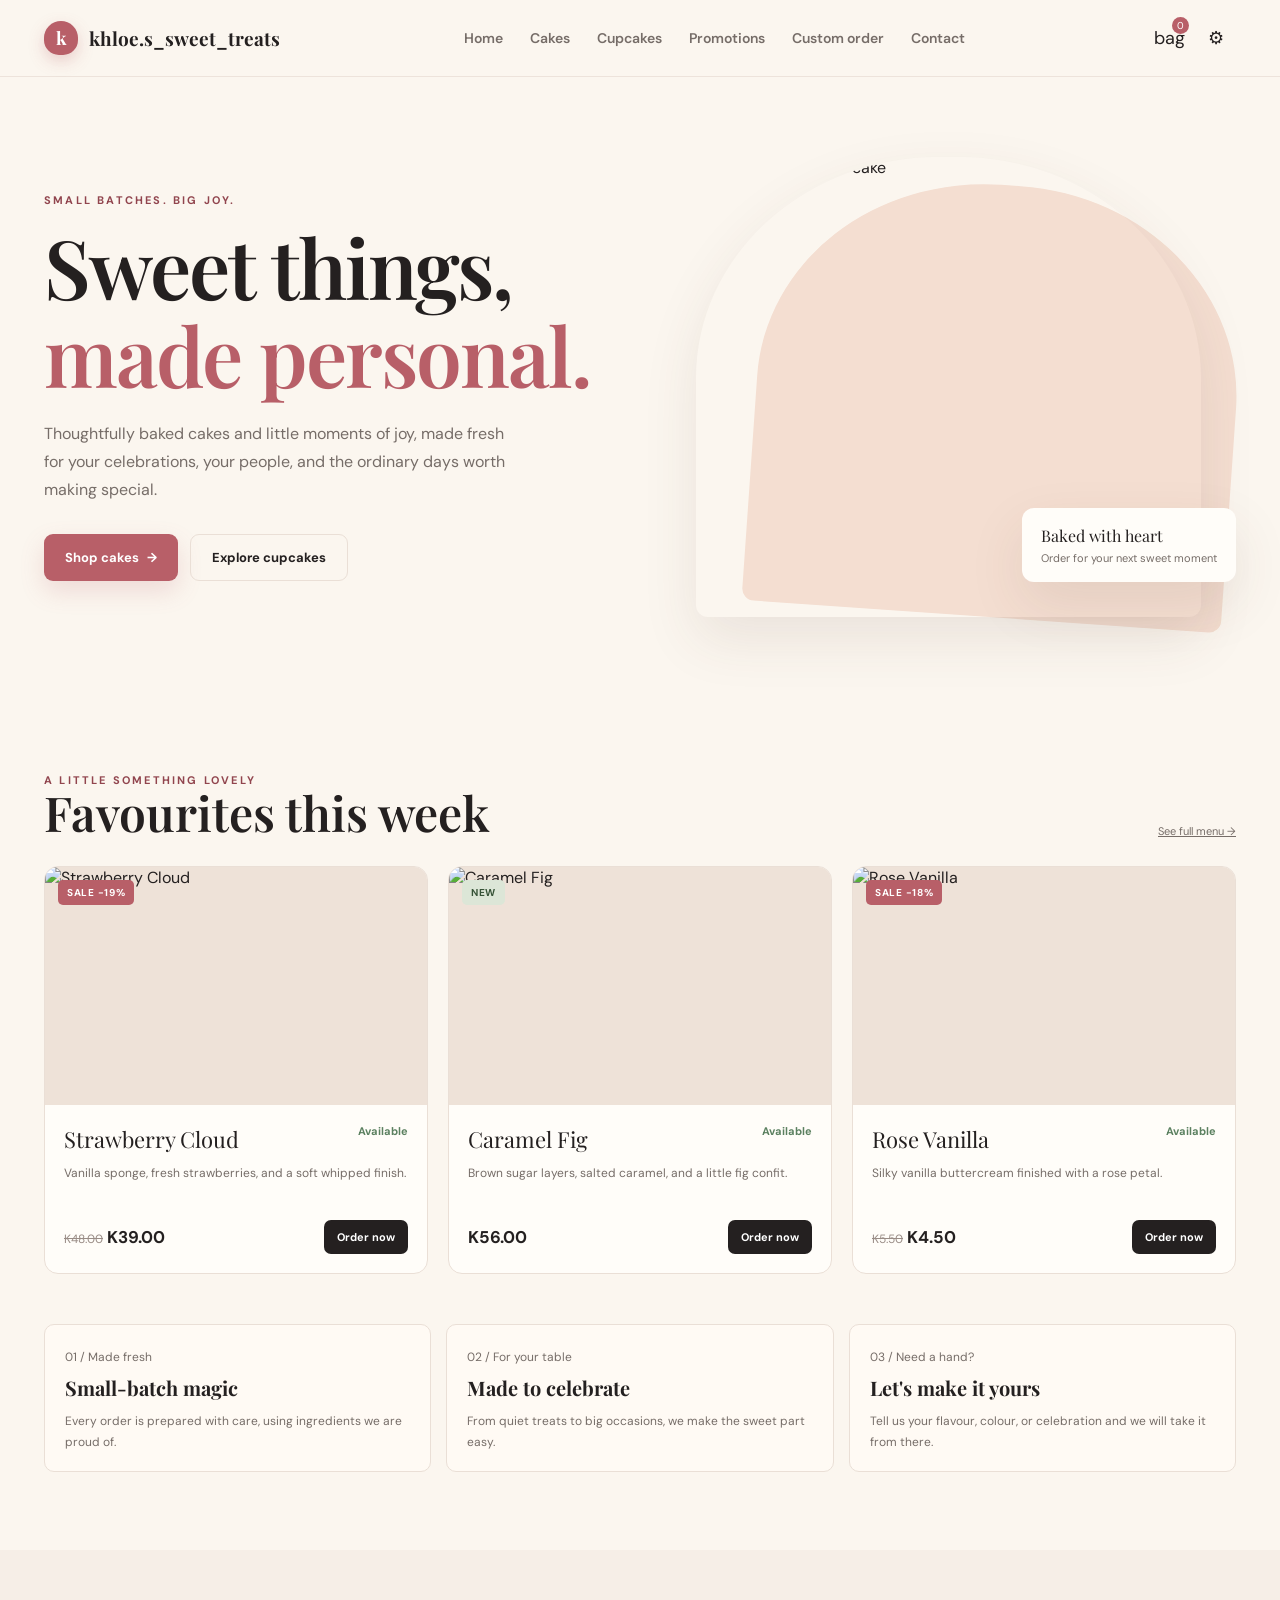
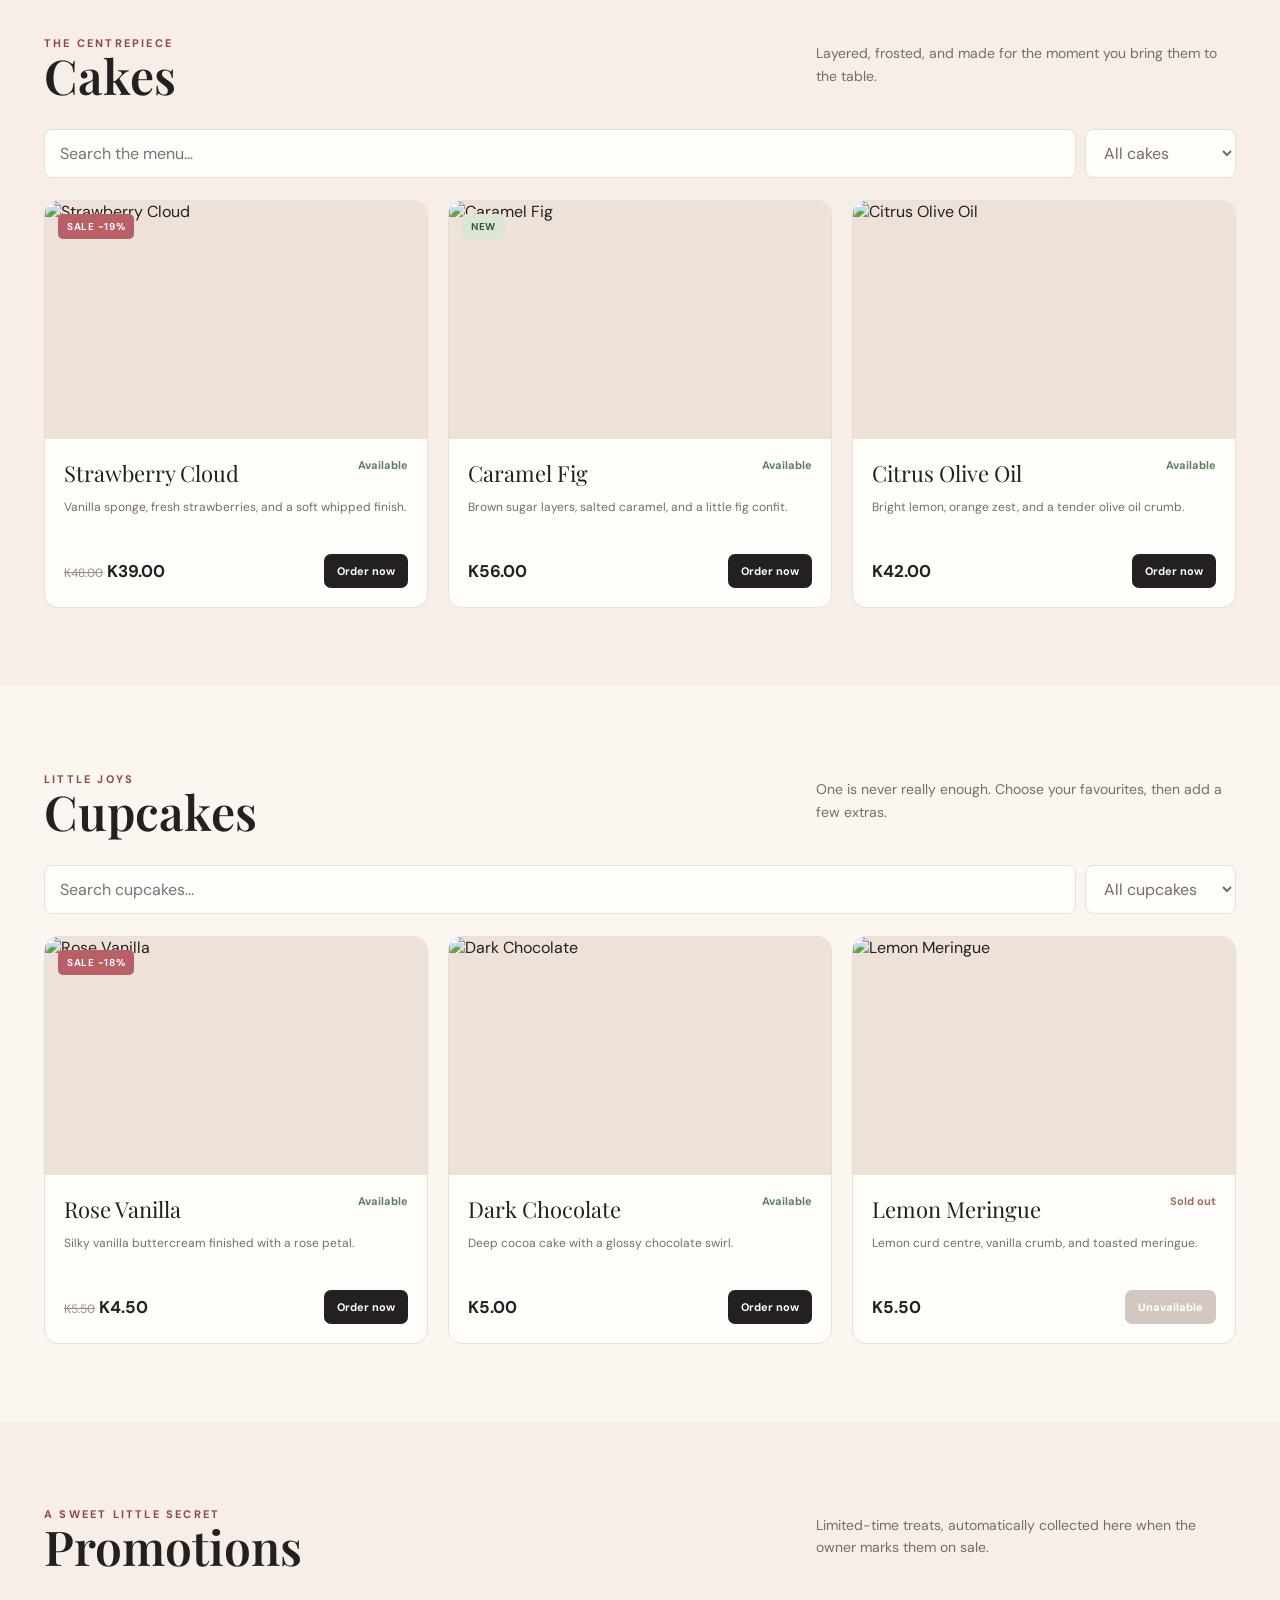
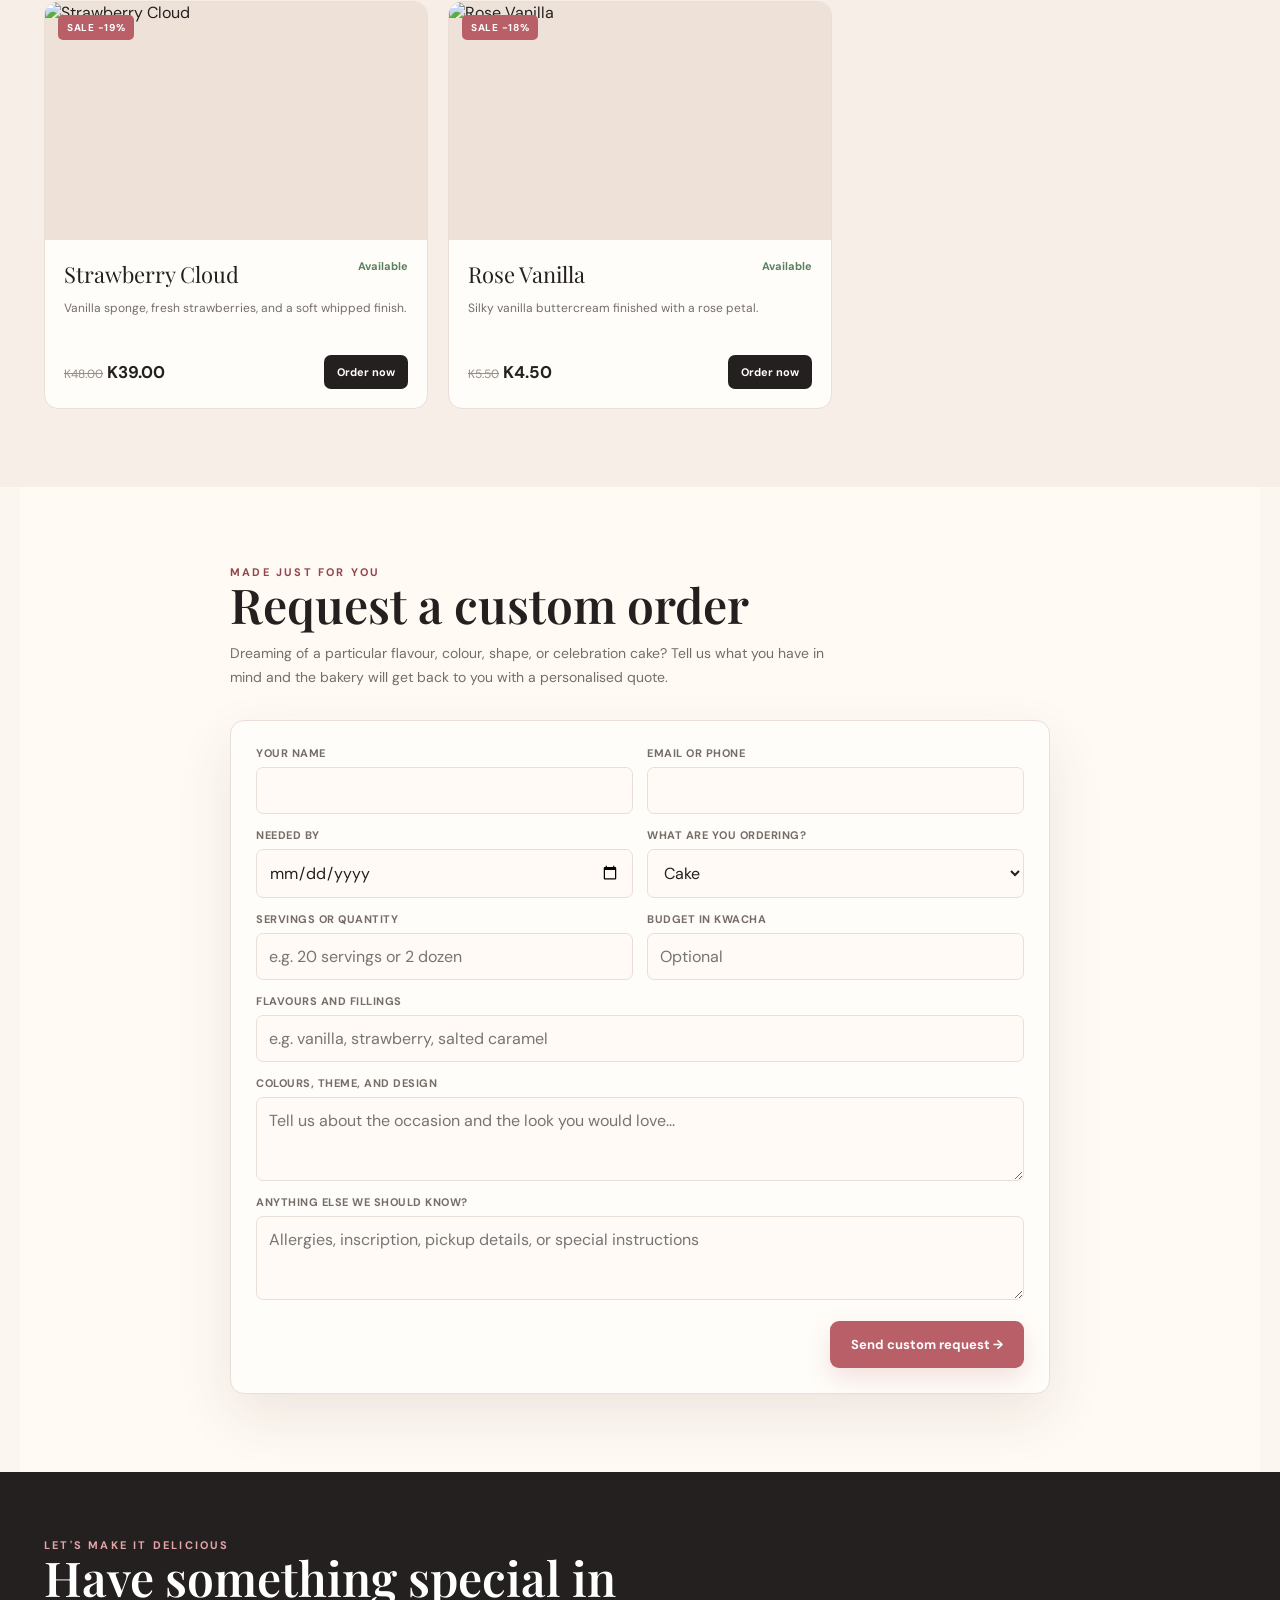
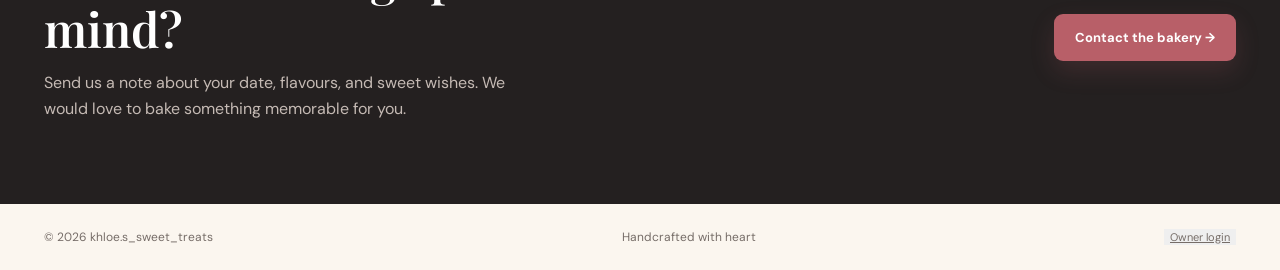
==== index.html @ 6ae851a3 "Add files via upload" ====
<!doctype html>
<html lang="en">
<head>
	<meta charset="UTF-8">
	<meta name="viewport" content="width=device-width, initial-scale=1.0">
	<meta name="theme-color" content="#fbf6ef">
	<title>khloe.s_sweet_treats | Handcrafted with heart</title>
	<link rel="preconnect" href="https://fonts.googleapis.com">
	<link rel="preconnect" href="https://fonts.gstatic.com" crossorigin>
	<link href="https://fonts.googleapis.com/css2?family=DM+Sans:wght@400;500;600;700&family=Playfair+Display:wght@500;600;700&display=swap" rel="stylesheet">
	<link rel="stylesheet" href="style.css">
</head>
<body>
	<header class="site-header"><nav class="nav"><a class="brand" href="#home"><span class="brand-mark">k</span><span>khloe.s_sweet_treats</span></a><div class="nav-links" id="navLinks"><a href="#home">Home</a><a href="#cakes">Cakes</a><a href="#cupcakes">Cupcakes</a><a href="#promotions">Promotions</a><a href="#custom-order">Custom order</a><a href="#contact">Contact</a></div><div class="nav-actions"><button class="icon-btn" id="cartBtn" aria-label="Open order basket">bag <span class="count" id="cartCount">0</span></button><button class="icon-btn mobile-toggle" id="menuBtn" aria-label="Open menu">=</button><button class="icon-btn" id="adminBtn" aria-label="Open owner dashboard">&#9881;</button></div></nav></header>
	<main>
		<section class="hero" id="home"><div><div class="eyebrow">Small batches. Big joy.</div><h1>Sweet things, <em>made personal.</em></h1><p class="hero-copy">Thoughtfully baked cakes and little moments of joy, made fresh for your celebrations, your people, and the ordinary days worth making special.</p><div class="hero-actions"><a class="btn" href="#cakes">Shop cakes <span>&rarr;</span></a><a class="btn secondary" href="#cupcakes">Explore cupcakes</a></div></div><div class="hero-art"><div class="hero-image"><img src="https://images.unsplash.com/photo-1578985545062-69928b1d9587?auto=format&fit=crop&w=900&q=85" alt="Elegant decorated cake"></div><div class="hero-note">Baked with heart<small>Order for your next sweet moment</small></div></div></section>
		<section class="section" id="featured"><div class="section-inner"><div class="section-head"><div><div class="eyebrow">A little something lovely</div><h2>Favourites this week</h2></div><a class="admin-link" href="#cakes">See full menu &rarr;</a></div><div class="product-grid" id="featuredGrid"></div><div class="feature-strip"><div class="feature"><span>01 / Made fresh</span><strong>Small-batch magic</strong><span>Every order is prepared with care, using ingredients we are proud of.</span></div><div class="feature"><span>02 / For your table</span><strong>Made to celebrate</strong><span>From quiet treats to big occasions, we make the sweet part easy.</span></div><div class="feature"><span>03 / Need a hand?</span><strong>Let's make it yours</strong><span>Tell us your flavour, colour, or celebration and we will take it from there.</span></div></div></div></section>
		<section class="section alt" id="cakes"><div class="section-inner"><div class="section-head"><div><div class="eyebrow">The centrepiece</div><h2>Cakes</h2></div><p class="section-intro">Layered, frosted, and made for the moment you bring them to the table.</p></div><div class="controls"><input class="search" data-search placeholder="Search the menu..." aria-label="Search cakes"><select class="filter" data-filter><option value="all">All cakes</option><option value="sale">On sale</option><option value="available">Available now</option></select></div><div class="product-grid" id="cakesGrid"></div></div></section>
		<section class="section" id="cupcakes"><div class="section-inner"><div class="section-head"><div><div class="eyebrow">Little joys</div><h2>Cupcakes</h2></div><p class="section-intro">One is never really enough. Choose your favourites, then add a few extras.</p></div><div class="controls"><input class="search" data-search placeholder="Search cupcakes..." aria-label="Search cupcakes"><select class="filter" data-filter><option value="all">All cupcakes</option><option value="sale">On sale</option><option value="available">Available now</option></select></div><div class="product-grid" id="cupcakesGrid"></div></div></section>
		<section class="section alt" id="promotions"><div class="section-inner"><div class="section-head"><div><div class="eyebrow">A sweet little secret</div><h2>Promotions</h2></div><p class="section-intro">Limited-time treats, automatically collected here when the owner marks them on sale.</p></div><div class="product-grid" id="promotionsGrid"></div></div></section>
		<section class="section custom-order" id="custom-order"><div class="custom-order-inner"><div class="eyebrow">Made just for you</div><h2>Request a custom order</h2><p class="custom-order-copy">Dreaming of a particular flavour, colour, shape, or celebration cake? Tell us what you have in mind and the bakery will get back to you with a personalised quote.</p><form class="custom-form" id="customOrderForm"><div class="form-grid"><div class="field"><label for="customName">Your name</label><input id="customName" required></div><div class="field"><label for="customContact">Email or phone</label><input id="customContact" required></div><div class="field"><label for="customDate">Needed by</label><input id="customDate" type="date" required></div><div class="field"><label for="customType">What are you ordering?</label><select id="customType"><option>Cake</option><option>Cupcakes</option><option>Dessert table</option><option>Other</option></select></div><div class="field"><label for="customServings">Servings or quantity</label><input id="customServings" placeholder="e.g. 20 servings or 2 dozen" required></div><div class="field"><label for="customBudget">Budget in kwacha</label><input id="customBudget" type="number" min="0" step="0.01" placeholder="Optional"></div><div class="field full"><label for="customFlavours">Flavours and fillings</label><input id="customFlavours" placeholder="e.g. vanilla, strawberry, salted caramel" required></div><div class="field full"><label for="customStyle">Colours, theme, and design</label><textarea id="customStyle" placeholder="Tell us about the occasion and the look you would love..."></textarea></div><div class="field full"><label for="customNotes">Anything else we should know?</label><textarea id="customNotes" placeholder="Allergies, inscription, pickup details, or special instructions"></textarea></div></div><div class="modal-footer"><button class="btn" type="submit">Send custom request &rarr;</button></div></form></div></section>
		<section class="contact" id="contact"><div class="contact-inner"><div><div class="eyebrow" style="color:#e4a5a9">Let's make it delicious</div><h2>Have something special in mind?</h2><p>Send us a note about your date, flavours, and sweet wishes. We would love to bake something memorable for you.</p></div><a class="btn" href="mailto:hello@khloessweettreats.com">Contact the bakery &rarr;</a></div></section>
	</main>
	<footer><span>&copy; 2026 khloe.s_sweet_treats</span><span>Handcrafted with heart</span><button class="admin-link" id="footerAdmin">Owner login</button></footer>

	<div class="modal-wrap" id="orderModal"><div class="modal"><div class="modal-head"><div><div class="eyebrow">Your sweet selection</div><h3>Place an order</h3></div><button class="close" data-close="orderModal">&times;</button></div><div id="basketItems"></div><form id="orderForm"><div class="form-grid"><div class="field"><label for="customerName">Your name</label><input id="customerName" required></div><div class="field"><label for="customerContact">Email or phone</label><input id="customerContact" required></div><div class="field full"><label for="instructions">Special instructions</label><textarea id="instructions" placeholder="Flavour notes, pickup date, message..." ></textarea></div></div><div class="modal-footer"><button type="button" class="btn secondary" data-close="orderModal">Keep browsing</button><button class="btn" type="submit">Send order &rarr;</button></div></form></div></div>
	<div class="modal-wrap" id="loginModal"><div class="modal" style="max-width:410px"><div class="modal-head"><div><div class="eyebrow">Private area</div><h3>Owner login</h3></div><button class="close" data-close="loginModal">&times;</button></div><form id="loginForm"><div class="field"><label for="adminPassword">Password</label><input id="adminPassword" type="password" required placeholder="Enter owner password"></div><p style="color:var(--muted);font-size:11px;line-height:1.5">Demo access is protected in this browser. For production, connect this panel to a real authenticated backend.</p><div class="modal-footer"><button class="btn" type="submit">Open dashboard &rarr;</button></div></form></div></div>
	<div class="modal-wrap" id="adminModal"><div class="modal drawer"><div class="modal-head"><div><div class="eyebrow">Owner dashboard <span id="newOrderBadge"></span></div><h3>Manage your bakery</h3></div><button class="close" data-close="adminModal">&times;</button></div><div style="display:flex;gap:8px;margin-bottom:20px"><button class="btn" id="addProductBtn">+ Add product</button><button class="btn secondary" id="ordersTabBtn">Orders <span id="orderCountLabel"></span></button></div><div id="adminContent"></div></div></div>
	<div class="modal-wrap" id="productModal"><div class="modal"><div class="modal-head"><div><div class="eyebrow">Menu editor</div><h3 id="productModalTitle">Add product</h3></div><button class="close" data-close="productModal">&times;</button></div><form id="productForm"><input type="hidden" id="productId"><input type="hidden" id="productImageCurrent"><div class="form-grid"><div class="field"><label for="productType">Category</label><select id="productType"><option value="cake">Cake</option><option value="cupcake">Cupcake</option></select></div><div class="field"><label for="productName">Product name</label><input id="productName" required></div><div class="field full"><label for="productDescription">Description</label><textarea id="productDescription" required></textarea></div><div class="field"><label for="productPrice">Normal price</label><input id="productPrice" type="number" min="0" step="0.01" required></div><div class="field"><label for="productSalePrice">Sale price</label><input id="productSalePrice" type="number" min="0" step="0.01"></div><div class="field full"><label for="productImage">Product image</label><input id="productImage" type="file" accept="image/*"><small style="color:var(--muted);font-size:11px">Choose an image from your device. Leave empty when editing to keep the current image.</small></div></div><div class="check-row"><label><input id="productSale" type="checkbox"> Sale is on</label><label><input id="productAvailable" type="checkbox" checked> Available</label><label><input id="productFeatured" type="checkbox"> Featured</label><label><input id="productNew" type="checkbox"> New</label></div><div class="modal-footer"><button type="button" class="btn secondary" data-close="productModal">Cancel</button><button class="btn" type="submit">Save product</button></div></form></div></div>
	<div class="toast" id="toast"></div>
	<script src="app.js"></script>
</body>
</html>
---- style.css ----
:root { --ink:#242020; --muted:#766d68; --cream:#fbf6ef; --paper:#fffdf9; --rose:#b85f68; --rose-dark:#91454e; --peach:#f4ded1; --sage:#dce6d7; --line:#eadfd6; --shadow:0 22px 55px rgba(91,57,45,.10); }
* { box-sizing:border-box; }
html { scroll-behavior:smooth; }
body { margin:0; background:var(--cream); color:var(--ink); font-family:'DM Sans',sans-serif; }
button,input,select,textarea { font:inherit; }
button { cursor:pointer; border:0; }
a { color:inherit; text-decoration:none; }
.site-header { position:sticky; top:0; z-index:20; background:rgba(251,246,239,.92); backdrop-filter:blur(18px); border-bottom:1px solid rgba(234,223,214,.8); }
.nav { max-width:1240px; margin:auto; padding:18px 24px; display:flex; align-items:center; justify-content:space-between; gap:24px; }
.brand { display:flex; align-items:center; gap:11px; font-family:'Playfair Display',serif; font-size:19px; font-weight:700; white-space:nowrap; }
.brand-mark { width:34px; height:34px; display:grid; place-items:center; border-radius:50% 50% 44% 44%; background:var(--rose); color:#fff; font-family:'Playfair Display',serif; font-size:18px; box-shadow:0 6px 16px rgba(184,95,104,.27); }
.nav-links { display:flex; align-items:center; gap:27px; color:var(--muted); font-size:14px; font-weight:600; }
.nav-links a:hover { color:var(--rose-dark); }
.nav-actions { display:flex; align-items:center; gap:8px; }
.icon-btn { width:40px; height:40px; border-radius:50%; background:transparent; color:var(--ink); font-size:18px; position:relative; }
.icon-btn:hover { background:var(--peach); }
.count { position:absolute; top:-1px; right:-1px; min-width:17px; height:17px; padding:0 4px; border-radius:10px; display:grid; place-items:center; background:var(--rose); color:#fff; font-size:10px; }
.mobile-toggle { display:none; }
.hero { max-width:1240px; margin:0 auto; padding:80px 24px 78px; display:grid; grid-template-columns:1fr .92fr; align-items:center; gap:65px; }
.eyebrow { color:var(--rose-dark); text-transform:uppercase; letter-spacing:2.2px; font-size:11px; font-weight:700; }
h1,h2,h3 { font-family:'Playfair Display',serif; font-weight:600; margin:0; line-height:1.07; }
h1 { max-width:590px; margin:16px 0 22px; font-size:clamp(48px,6.4vw,84px); letter-spacing:-2px; }
h1 em { color:var(--rose); font-style:normal; }
.hero-copy { max-width:475px; color:var(--muted); line-height:1.75; font-size:16px; }
.hero-actions { display:flex; flex-wrap:wrap; gap:12px; margin-top:30px; }
.btn { display:inline-flex; justify-content:center; align-items:center; gap:8px; min-height:47px; padding:0 21px; border-radius:9px; background:var(--rose); color:#fff; font-weight:700; font-size:13px; transition:.2s ease; box-shadow:0 10px 25px rgba(184,95,104,.18); }
.btn:hover { background:var(--rose-dark); transform:translateY(-2px); }
.btn.secondary { background:transparent; color:var(--ink); border:1px solid var(--line); box-shadow:none; }
.btn.secondary:hover { background:#fff; border-color:var(--rose); }
.hero-art { position:relative; min-height:460px; }
.hero-art:before { content:''; position:absolute; inset:28px 0 0 60px; background:var(--peach); border-radius:48% 48% 12px 12px; transform:rotate(4deg); }
.hero-image { position:absolute; inset:0 35px 0 0; overflow:hidden; border-radius:48% 48% 12px 12px; box-shadow:var(--shadow); }
.hero-image img { width:100%; height:100%; object-fit:cover; }
.hero-note { position:absolute; right:0; bottom:35px; background:var(--paper); padding:17px 19px; border-radius:12px; box-shadow:var(--shadow); font-family:'Playfair Display',serif; font-size:16px; }
.hero-note small { display:block; font-family:'DM Sans',sans-serif; color:var(--muted); font-size:11px; margin-top:5px; }
.section { max-width:1240px; margin:0 auto; padding:78px 24px; }
.section.alt { max-width:none; background:#f6eee7; }
.section-inner { max-width:1192px; margin:auto; }
.section-head { display:flex; justify-content:space-between; align-items:end; gap:20px; margin-bottom:28px; }
h2 { font-size:clamp(32px,4vw,48px); }
.section-intro { color:var(--muted); max-width:420px; line-height:1.6; font-size:14px; }
.product-grid { display:grid; grid-template-columns:repeat(3,1fr); gap:20px; }
.product-card { background:var(--paper); border:1px solid var(--line); border-radius:14px; overflow:hidden; transition:.25s ease; position:relative; }
.product-card:hover { transform:translateY(-5px); box-shadow:var(--shadow); }
.product-image { height:238px; position:relative; overflow:hidden; background:#eee2d8; }
.product-image img { width:100%; height:100%; object-fit:cover; transition:transform .45s ease; }
.product-card:hover .product-image img { transform:scale(1.05); }
.badge { position:absolute; top:13px; left:13px; padding:6px 9px; border-radius:5px; background:var(--rose); color:#fff; font-size:10px; font-weight:700; letter-spacing:.7px; text-transform:uppercase; }
.badge.new { background:var(--sage); color:#365337; }
.product-body { padding:19px; }
.product-top { display:flex; justify-content:space-between; gap:12px; align-items:start; }
.product-title { font-family:'Playfair Display',serif; font-size:22px; }
.availability { color:#5b8060; font-size:11px; font-weight:700; white-space:nowrap; }
.availability.off { color:#a46b63; }
.product-desc { color:var(--muted); font-size:12px; line-height:1.6; min-height:39px; margin:10px 0 17px; }
.product-footer { display:flex; justify-content:space-between; align-items:center; gap:10px; }
.price { font-size:17px; font-weight:700; }
.old-price { color:#998c86; font-size:12px; text-decoration:line-through; margin-right:4px; font-weight:400; }
.mini-btn { padding:10px 13px; border-radius:7px; background:var(--ink); color:#fff; font-size:11px; font-weight:700; }
.mini-btn:disabled { cursor:not-allowed; background:#d3c8c0; }
.controls { display:flex; flex-wrap:wrap; gap:9px; margin:0 0 22px; }
.search { min-width:220px; flex:1; padding:13px 15px; background:var(--paper); border:1px solid var(--line); border-radius:8px; outline:none; }
.filter { padding:0 14px; border:1px solid var(--line); border-radius:8px; background:var(--paper); color:var(--muted); }
.feature-strip { margin-top:50px; display:grid; grid-template-columns:repeat(3,1fr); gap:15px; }
.feature { padding:20px; background:#fffaf4; border:1px solid var(--line); border-radius:10px; }
.feature strong { display:block; font-family:'Playfair Display',serif; font-size:20px; margin:8px 0; }
.feature span { color:var(--muted); font-size:12px; line-height:1.5; }
.contact { background:var(--ink); color:#fff; padding:66px 24px; }
.contact-inner { max-width:1192px; margin:auto; display:flex; align-items:center; justify-content:space-between; gap:35px; }
.contact h2 { max-width:600px; }
.contact p { color:#c5bab4; max-width:470px; line-height:1.6; }
.contact .btn.secondary { color:#fff; border-color:#625953; }
.custom-order { background:#fffaf4; }
.custom-order-inner { max-width:820px; margin:auto; }
.custom-order-copy { max-width:600px; margin:12px 0 30px; color:var(--muted); line-height:1.7; font-size:14px; }
.custom-form { background:var(--paper); border:1px solid var(--line); border-radius:14px; padding:25px; box-shadow:var(--shadow); }
footer { max-width:1240px; margin:auto; padding:25px 24px; display:flex; justify-content:space-between; color:var(--muted); font-size:12px; }
.empty { grid-column:1/-1; text-align:center; padding:55px 20px; background:var(--paper); border:1px dashed var(--line); color:var(--muted); border-radius:12px; }
.modal-wrap { position:fixed; inset:0; z-index:50; display:none; place-items:center; padding:18px; background:rgba(35,27,25,.52); }
.modal-wrap.open { display:grid; }
.modal { width:min(620px,100%); max-height:92vh; overflow:auto; background:var(--paper); border-radius:14px; padding:27px; box-shadow:0 30px 80px rgba(30,20,15,.3); }
.modal-head { display:flex; align-items:start; justify-content:space-between; margin-bottom:23px; }
.modal-head h3 { font-size:30px; }
.close { background:transparent; font-size:24px; color:var(--muted); }
.form-grid { display:grid; grid-template-columns:1fr 1fr; gap:14px; }
.field { display:flex; flex-direction:column; gap:7px; }
.field.full { grid-column:1/-1; }
.field label { font-size:11px; font-weight:700; color:var(--muted); text-transform:uppercase; letter-spacing:.5px; }
.field input,.field textarea,.field select { width:100%; border:1px solid var(--line); background:#fffaf5; border-radius:7px; padding:12px; outline:none; color:var(--ink); }
.field textarea { min-height:84px; resize:vertical; }
.check-row { display:flex; align-items:center; gap:18px; padding:11px 0; font-size:13px; }
.check-row label { display:flex; align-items:center; gap:7px; }
.modal-footer { display:flex; justify-content:flex-end; gap:9px; margin-top:21px; }
.drawer { width:min(760px,100%); max-height:92vh; overflow:auto; }
.admin-product { display:flex; align-items:center; gap:12px; padding:13px 0; border-bottom:1px solid var(--line); }
.admin-product img { width:50px; height:50px; object-fit:cover; border-radius:7px; }
.admin-product-info { flex:1; font-size:13px; }
.admin-product-info small { display:block; color:var(--muted); margin-top:4px; }
.admin-product-actions { display:flex; gap:6px; }
.admin-product-actions button { padding:8px 9px; border:1px solid var(--line); border-radius:6px; background:#fff; font-size:11px; }
.admin-product-actions button.delete { color:#a34e56; }
.order-card { padding:16px 0; border-bottom:1px solid var(--line); }
.order-head { display:flex; justify-content:space-between; gap:10px; }
.order-head strong { font-size:14px; }
.order-meta { color:var(--muted); font-size:11px; margin:6px 0 10px; }
.order-items { font-size:12px; line-height:1.6; }
.order-card select { margin-top:10px; padding:7px; border:1px solid var(--line); border-radius:5px; }
.toast { position:fixed; z-index:80; right:20px; bottom:20px; background:var(--ink); color:#fff; border-radius:8px; padding:13px 17px; font-size:12px; box-shadow:var(--shadow); transform:translateY(80px); opacity:0; transition:.25s; }
.toast.show { transform:translateY(0); opacity:1; }
.admin-link { color:var(--muted); font-size:11px; text-decoration:underline; }
@media (max-width:800px) { .nav-links { display:none; position:absolute; top:71px; left:0; right:0; padding:18px 24px; background:var(--cream); flex-direction:column; align-items:flex-start; border-bottom:1px solid var(--line); } .nav-links.open { display:flex; } .mobile-toggle { display:block; } .hero { grid-template-columns:1fr; padding-top:50px; gap:25px; } .hero-art { min-height:350px; } .product-grid { grid-template-columns:repeat(2,1fr); } .contact-inner { flex-direction:column; align-items:flex-start; } }
@media (max-width:540px) { .nav { padding:15px 17px; } .brand { font-size:16px; } .brand-mark { width:30px; height:30px; } .hero,.section { padding-left:17px; padding-right:17px; } h1 { font-size:49px; } .hero-art { min-height:300px; } .hero-image { right:14px; } .hero-art:before { left:25px; } .product-grid,.feature-strip { grid-template-columns:1fr; } .product-image { height:230px; } .section-head { align-items:flex-start; flex-direction:column; } .form-grid { grid-template-columns:1fr; } .field.full { grid-column:auto; } footer { padding:20px 17px; flex-direction:column; gap:8px; } }
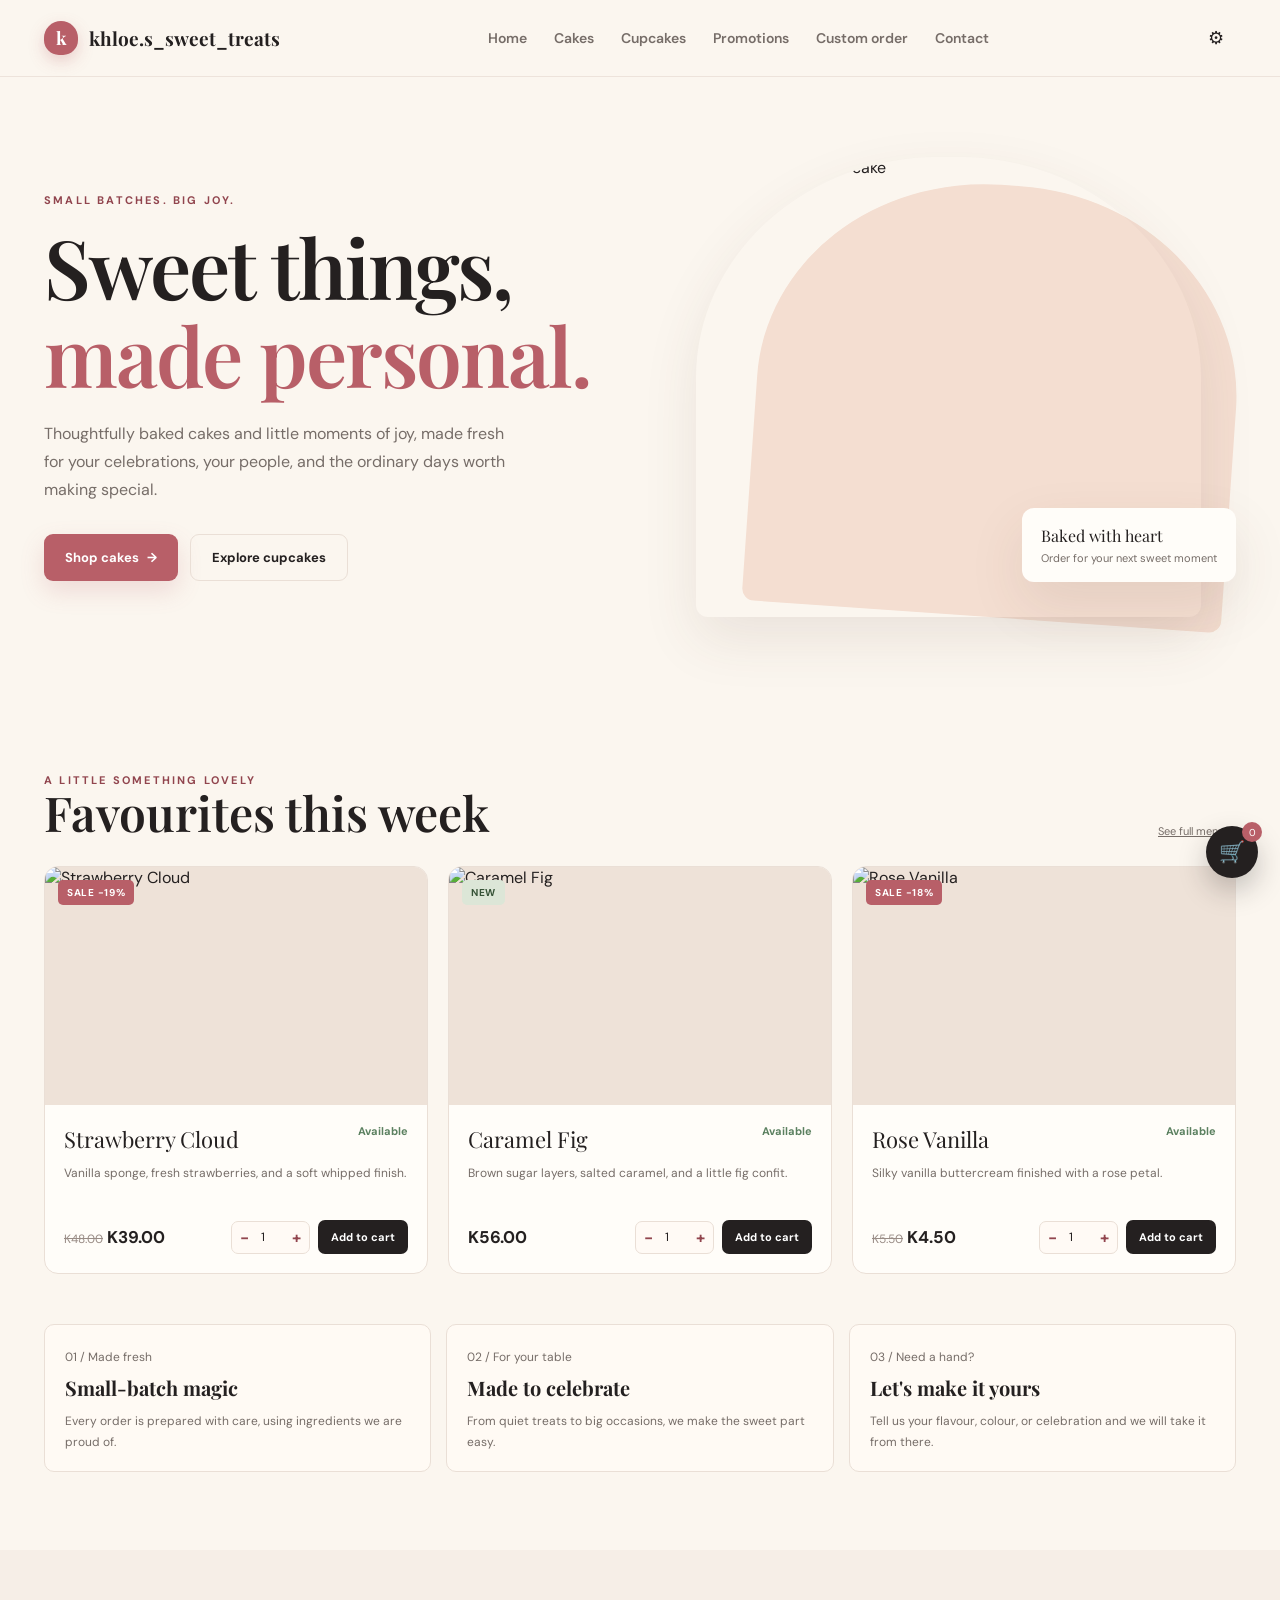
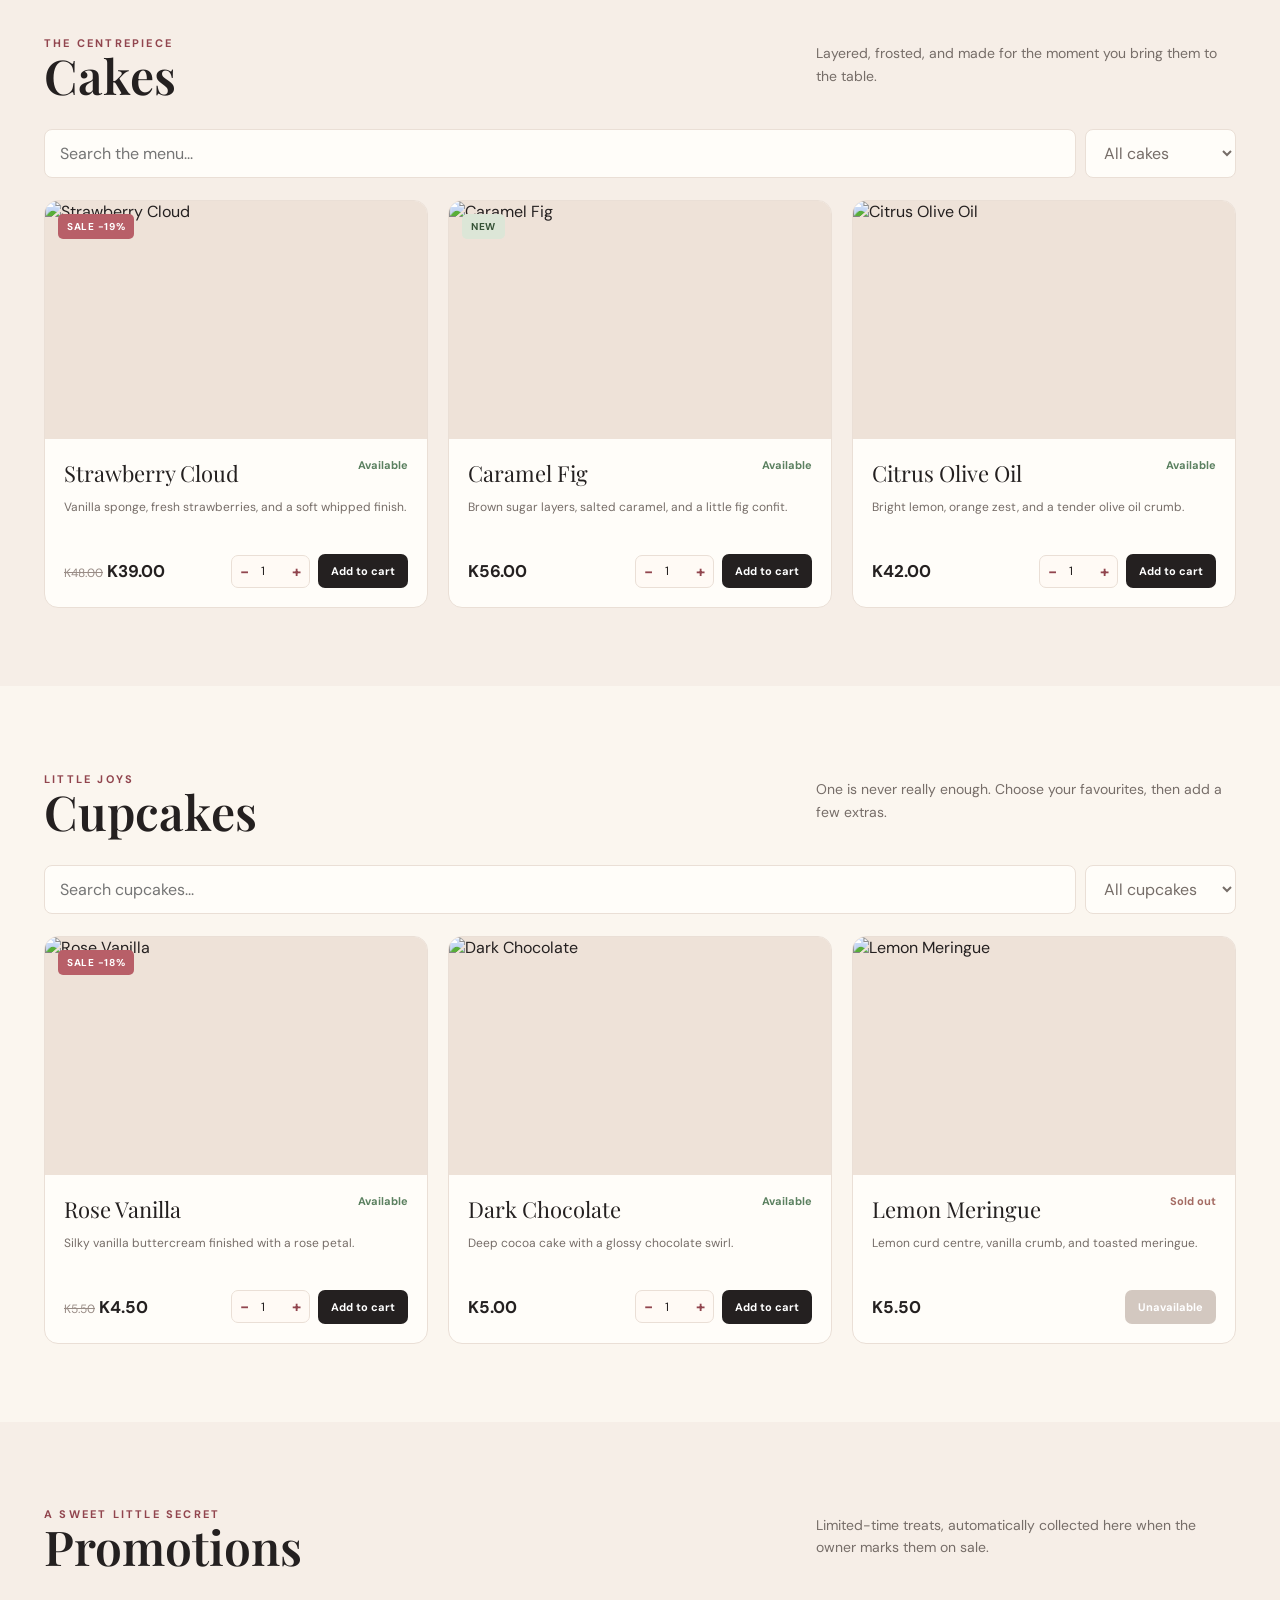
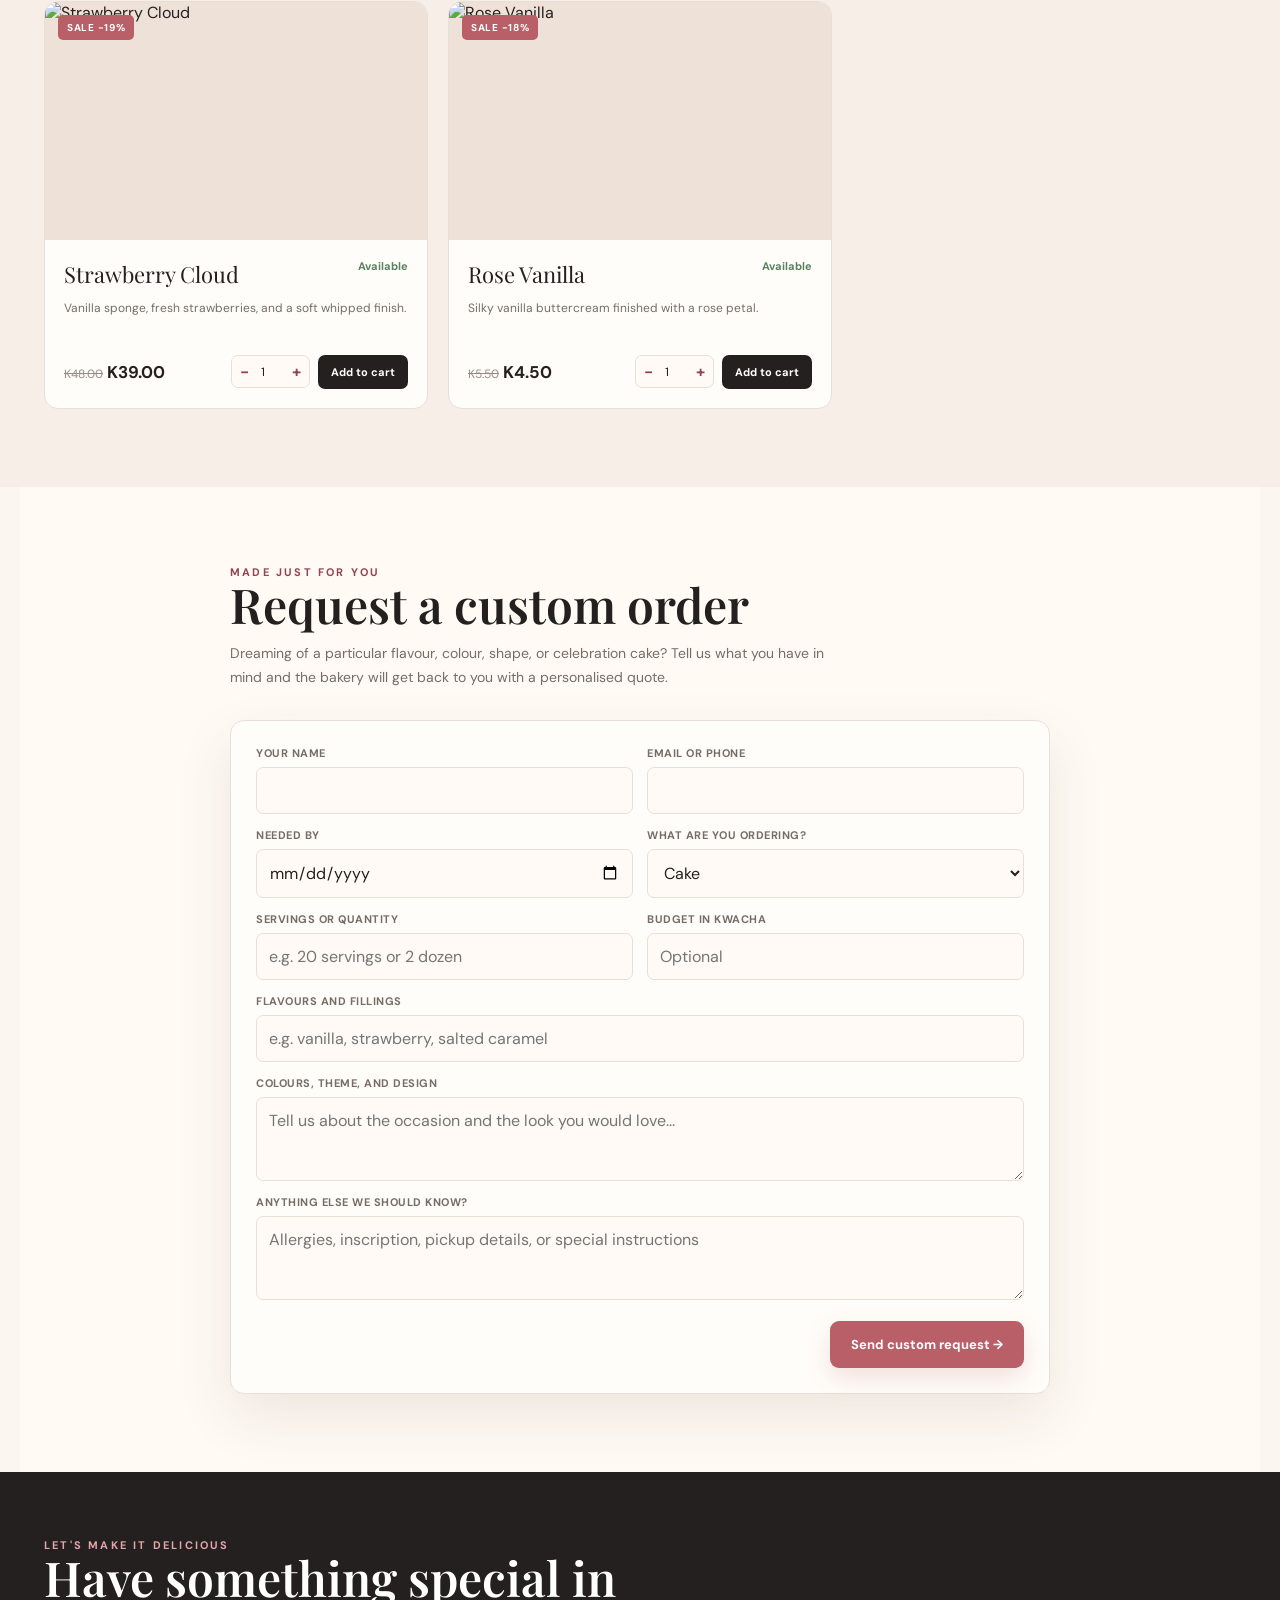
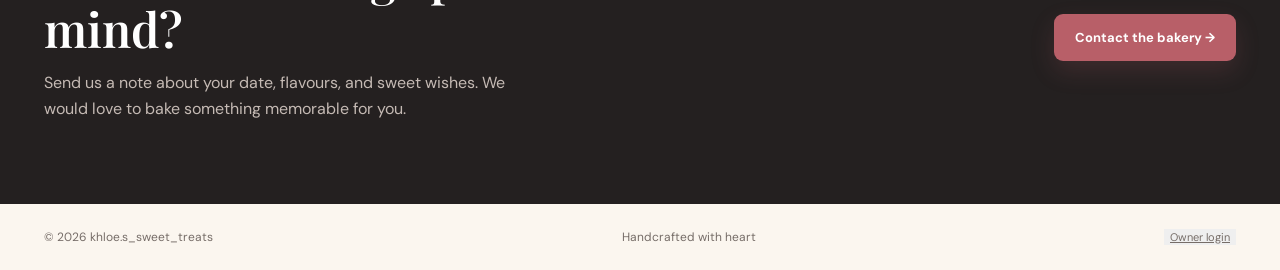
==== commit 04b94ed3: "Build bakery storefront and ordering flow" ====
--- a/index.html
+++ b/index.html
@@ -11,7 +11,7 @@
 	<link rel="stylesheet" href="style.css">
 </head>
 <body>
-	<header class="site-header"><nav class="nav"><a class="brand" href="#home"><span class="brand-mark">k</span><span>khloe.s_sweet_treats</span></a><div class="nav-links" id="navLinks"><a href="#home">Home</a><a href="#cakes">Cakes</a><a href="#cupcakes">Cupcakes</a><a href="#promotions">Promotions</a><a href="#custom-order">Custom order</a><a href="#contact">Contact</a></div><div class="nav-actions"><button class="icon-btn" id="cartBtn" aria-label="Open order basket">bag <span class="count" id="cartCount">0</span></button><button class="icon-btn mobile-toggle" id="menuBtn" aria-label="Open menu">=</button><button class="icon-btn" id="adminBtn" aria-label="Open owner dashboard">&#9881;</button></div></nav></header>
+	<header class="site-header"><nav class="nav"><a class="brand" href="#home"><span class="brand-mark">k</span><span>khloe.s_sweet_treats</span></a><div class="nav-links" id="navLinks"><a href="#home">Home</a><a href="#cakes">Cakes</a><a href="#cupcakes">Cupcakes</a><a href="#promotions">Promotions</a><a href="#custom-order">Custom order</a><a href="#contact">Contact</a></div><div class="nav-actions"><button class="icon-btn mobile-toggle" id="menuBtn" aria-label="Open menu">=</button><button class="icon-btn" id="adminBtn" aria-label="Open owner dashboard">&#9881;</button></div></nav></header>
 	<main>
 		<section class="hero" id="home"><div><div class="eyebrow">Small batches. Big joy.</div><h1>Sweet things, <em>made personal.</em></h1><p class="hero-copy">Thoughtfully baked cakes and little moments of joy, made fresh for your celebrations, your people, and the ordinary days worth making special.</p><div class="hero-actions"><a class="btn" href="#cakes">Shop cakes <span>&rarr;</span></a><a class="btn secondary" href="#cupcakes">Explore cupcakes</a></div></div><div class="hero-art"><div class="hero-image"><img src="https://images.unsplash.com/photo-1578985545062-69928b1d9587?auto=format&fit=crop&w=900&q=85" alt="Elegant decorated cake"></div><div class="hero-note">Baked with heart<small>Order for your next sweet moment</small></div></div></section>
 		<section class="section" id="featured"><div class="section-inner"><div class="section-head"><div><div class="eyebrow">A little something lovely</div><h2>Favourites this week</h2></div><a class="admin-link" href="#cakes">See full menu &rarr;</a></div><div class="product-grid" id="featuredGrid"></div><div class="feature-strip"><div class="feature"><span>01 / Made fresh</span><strong>Small-batch magic</strong><span>Every order is prepared with care, using ingredients we are proud of.</span></div><div class="feature"><span>02 / For your table</span><strong>Made to celebrate</strong><span>From quiet treats to big occasions, we make the sweet part easy.</span></div><div class="feature"><span>03 / Need a hand?</span><strong>Let's make it yours</strong><span>Tell us your flavour, colour, or celebration and we will take it from there.</span></div></div></div></section>
@@ -23,11 +23,12 @@
 	</main>
 	<footer><span>&copy; 2026 khloe.s_sweet_treats</span><span>Handcrafted with heart</span><button class="admin-link" id="footerAdmin">Owner login</button></footer>
 
-	<div class="modal-wrap" id="orderModal"><div class="modal"><div class="modal-head"><div><div class="eyebrow">Your sweet selection</div><h3>Place an order</h3></div><button class="close" data-close="orderModal">&times;</button></div><div id="basketItems"></div><form id="orderForm"><div class="form-grid"><div class="field"><label for="customerName">Your name</label><input id="customerName" required></div><div class="field"><label for="customerContact">Email or phone</label><input id="customerContact" required></div><div class="field full"><label for="instructions">Special instructions</label><textarea id="instructions" placeholder="Flavour notes, pickup date, message..." ></textarea></div></div><div class="modal-footer"><button type="button" class="btn secondary" data-close="orderModal">Keep browsing</button><button class="btn" type="submit">Send order &rarr;</button></div></form></div></div>
+	<div class="modal-wrap" id="orderModal"><div class="modal"><div class="modal-head"><div><div class="eyebrow">Your sweet selection</div><h3>Place an order</h3></div><button class="close" data-close="orderModal">&times;</button></div><div id="basketItems"></div><form id="orderForm"><div class="form-grid"><div class="field"><label for="customerName">Your name</label><input id="customerName" required></div><div class="field"><label for="customerContact">Email or phone</label><input id="customerContact" required></div><div class="field full"><label for="instructions">Special instructions</label><textarea id="instructions" placeholder="Flavour notes, pickup date, message..." ></textarea></div></div><div class="modal-footer"><button type="button" class="btn secondary" data-close="orderModal">Keep browsing</button><button class="btn" type="submit">Order &rarr;</button></div></form></div></div>
 	<div class="modal-wrap" id="loginModal"><div class="modal" style="max-width:410px"><div class="modal-head"><div><div class="eyebrow">Private area</div><h3>Owner login</h3></div><button class="close" data-close="loginModal">&times;</button></div><form id="loginForm"><div class="field"><label for="adminPassword">Password</label><input id="adminPassword" type="password" required placeholder="Enter owner password"></div><p style="color:var(--muted);font-size:11px;line-height:1.5">Demo access is protected in this browser. For production, connect this panel to a real authenticated backend.</p><div class="modal-footer"><button class="btn" type="submit">Open dashboard &rarr;</button></div></form></div></div>
-	<div class="modal-wrap" id="adminModal"><div class="modal drawer"><div class="modal-head"><div><div class="eyebrow">Owner dashboard <span id="newOrderBadge"></span></div><h3>Manage your bakery</h3></div><button class="close" data-close="adminModal">&times;</button></div><div style="display:flex;gap:8px;margin-bottom:20px"><button class="btn" id="addProductBtn">+ Add product</button><button class="btn secondary" id="ordersTabBtn">Orders <span id="orderCountLabel"></span></button></div><div id="adminContent"></div></div></div>
+	<div class="modal-wrap" id="adminModal"><div class="modal drawer"><div class="modal-head"><div><div class="eyebrow">Owner dashboard <span id="newOrderBadge"></span></div><h3>Manage your bakery</h3></div><button class="close" data-close="adminModal">&times;</button></div><div style="display:flex;gap:8px;margin-bottom:20px"><button class="btn" id="addProductBtn">+ Add product</button><button class="btn secondary" id="ordersTabBtn">Orders <span id="orderCountLabel"></span></button></div><form class="whatsapp-settings" id="whatsappForm"><div class="field"><label for="whatsappNumber">WhatsApp order number</label><input id="whatsappNumber" type="tel" placeholder="e.g. +260 97 123 4567"><small>Customers will be sent to this number when they submit an order.</small></div><button class="mini-btn" type="submit">Save WhatsApp number</button></form><div id="adminContent"></div></div></div>
 	<div class="modal-wrap" id="productModal"><div class="modal"><div class="modal-head"><div><div class="eyebrow">Menu editor</div><h3 id="productModalTitle">Add product</h3></div><button class="close" data-close="productModal">&times;</button></div><form id="productForm"><input type="hidden" id="productId"><input type="hidden" id="productImageCurrent"><div class="form-grid"><div class="field"><label for="productType">Category</label><select id="productType"><option value="cake">Cake</option><option value="cupcake">Cupcake</option></select></div><div class="field"><label for="productName">Product name</label><input id="productName" required></div><div class="field full"><label for="productDescription">Description</label><textarea id="productDescription" required></textarea></div><div class="field"><label for="productPrice">Normal price</label><input id="productPrice" type="number" min="0" step="0.01" required></div><div class="field"><label for="productSalePrice">Sale price</label><input id="productSalePrice" type="number" min="0" step="0.01"></div><div class="field full"><label for="productImage">Product image</label><input id="productImage" type="file" accept="image/*"><small style="color:var(--muted);font-size:11px">Choose an image from your device. Leave empty when editing to keep the current image.</small></div></div><div class="check-row"><label><input id="productSale" type="checkbox"> Sale is on</label><label><input id="productAvailable" type="checkbox" checked> Available</label><label><input id="productFeatured" type="checkbox"> Featured</label><label><input id="productNew" type="checkbox"> New</label></div><div class="modal-footer"><button type="button" class="btn secondary" data-close="productModal">Cancel</button><button class="btn" type="submit">Save product</button></div></form></div></div>
 	<div class="toast" id="toast"></div>
+	<button class="floating-cart" id="cartBtn" aria-label="Open cart"><span aria-hidden="true">&#128722;</span><span class="count" id="cartCount">0</span></button>
 	<script src="app.js"></script>
 </body>
 </html>
--- a/style.css
+++ b/style.css
@@ -15,6 +15,9 @@
 .icon-btn { width:40px; height:40px; border-radius:50%; background:transparent; color:var(--ink); font-size:18px; position:relative; }
 .icon-btn:hover { background:var(--peach); }
 .count { position:absolute; top:-1px; right:-1px; min-width:17px; height:17px; padding:0 4px; border-radius:10px; display:grid; place-items:center; background:var(--rose); color:#fff; font-size:10px; }
+.floating-cart { position:fixed; right:22px; bottom:22px; z-index:35; width:52px; height:52px; display:grid; place-items:center; border-radius:50%; background:var(--ink); color:#fff; font-size:21px; box-shadow:0 12px 28px rgba(36,32,32,.25); transition:.2s ease; }
+.floating-cart:hover { background:var(--rose-dark); transform:translateY(-3px); }
+.floating-cart .count { top:-4px; right:-4px; min-width:20px; height:20px; font-size:10px; }
 .mobile-toggle { display:none; }
 .hero { max-width:1240px; margin:0 auto; padding:80px 24px 78px; display:grid; grid-template-columns:1fr .92fr; align-items:center; gap:65px; }
 .eyebrow { color:var(--rose-dark); text-transform:uppercase; letter-spacing:2.2px; font-size:11px; font-weight:700; }
@@ -42,6 +45,8 @@
 .product-grid { display:grid; grid-template-columns:repeat(3,1fr); gap:20px; }
 .product-card { background:var(--paper); border:1px solid var(--line); border-radius:14px; overflow:hidden; transition:.25s ease; position:relative; }
 .product-card:hover { transform:translateY(-5px); box-shadow:var(--shadow); }
+.product-card.added { animation:cartAdded .55s ease; }
+@keyframes cartAdded { 0%,100% { box-shadow:var(--shadow); } 45% { box-shadow:0 0 0 5px rgba(184,95,104,.22), var(--shadow); } }
 .product-image { height:238px; position:relative; overflow:hidden; background:#eee2d8; }
 .product-image img { width:100%; height:100%; object-fit:cover; transition:transform .45s ease; }
 .product-card:hover .product-image img { transform:scale(1.05); }
@@ -54,6 +59,11 @@
 .availability.off { color:#a46b63; }
 .product-desc { color:var(--muted); font-size:12px; line-height:1.6; min-height:39px; margin:10px 0 17px; }
 .product-footer { display:flex; justify-content:space-between; align-items:center; gap:10px; }
+.card-actions { display:flex; align-items:center; gap:8px; }
+.quantity-control { display:flex; align-items:center; border:1px solid var(--line); border-radius:7px; overflow:hidden; background:#fffaf5; }
+.quantity-control button { width:25px; height:31px; background:transparent; color:var(--rose-dark); font-weight:700; }
+.quantity-control button:hover { background:var(--peach); }
+.quantity-control input { width:27px; padding:0; border:0; background:transparent; text-align:center; font-size:12px; color:var(--ink); outline:none; }
 .price { font-size:17px; font-weight:700; }
 .old-price { color:#998c86; font-size:12px; text-decoration:line-through; margin-right:4px; font-weight:400; }
 .mini-btn { padding:10px 13px; border-radius:7px; background:var(--ink); color:#fff; font-size:11px; font-weight:700; }
@@ -74,11 +84,20 @@
 .custom-order-inner { max-width:820px; margin:auto; }
 .custom-order-copy { max-width:600px; margin:12px 0 30px; color:var(--muted); line-height:1.7; font-size:14px; }
 .custom-form { background:var(--paper); border:1px solid var(--line); border-radius:14px; padding:25px; box-shadow:var(--shadow); }
+.whatsapp-settings { display:flex; align-items:end; gap:10px; padding:15px; margin-bottom:20px; background:#f6eee7; border:1px solid var(--line); border-radius:9px; }
+.whatsapp-settings .field { flex:1; }
+.whatsapp-settings small { color:var(--muted); font-size:10px; }
 footer { max-width:1240px; margin:auto; padding:25px 24px; display:flex; justify-content:space-between; color:var(--muted); font-size:12px; }
 .empty { grid-column:1/-1; text-align:center; padding:55px 20px; background:var(--paper); border:1px dashed var(--line); color:var(--muted); border-radius:12px; }
-.modal-wrap { position:fixed; inset:0; z-index:50; display:none; place-items:center; padding:18px; background:rgba(35,27,25,.52); }
+.cart-items { display:flex; flex-direction:column; gap:12px; margin-bottom:20px; }
+.cart-item { display:grid; grid-template-columns:1fr auto auto; align-items:center; gap:12px; padding-bottom:12px; border-bottom:1px solid var(--line); }
+.cart-item-name { font-family:'Playfair Display',serif; font-size:17px; }
+.cart-item-price { font-size:13px; font-weight:700; white-space:nowrap; }
+.cart-item-remove { color:var(--rose-dark); background:transparent; font-size:18px; padding:5px; }
+.cart-summary { display:flex; justify-content:space-between; padding:15px 0 3px; font-weight:700; }
+.modal-wrap { position:fixed; inset:0; z-index:50; display:none; place-items:start center; overflow-y:auto; padding:18px; background:rgba(35,27,25,.52); overscroll-behavior:contain; }
 .modal-wrap.open { display:grid; }
-.modal { width:min(620px,100%); max-height:92vh; overflow:auto; background:var(--paper); border-radius:14px; padding:27px; box-shadow:0 30px 80px rgba(30,20,15,.3); }
+.modal { width:min(620px,100%); max-height:92vh; overflow-y:auto; margin:auto; background:var(--paper); border-radius:14px; padding:27px; box-shadow:0 30px 80px rgba(30,20,15,.3); }
 .modal-head { display:flex; align-items:start; justify-content:space-between; margin-bottom:23px; }
 .modal-head h3 { font-size:30px; }
 .close { background:transparent; font-size:24px; color:var(--muted); }
@@ -109,4 +128,5 @@
 .toast.show { transform:translateY(0); opacity:1; }
 .admin-link { color:var(--muted); font-size:11px; text-decoration:underline; }
 @media (max-width:800px) { .nav-links { display:none; position:absolute; top:71px; left:0; right:0; padding:18px 24px; background:var(--cream); flex-direction:column; align-items:flex-start; border-bottom:1px solid var(--line); } .nav-links.open { display:flex; } .mobile-toggle { display:block; } .hero { grid-template-columns:1fr; padding-top:50px; gap:25px; } .hero-art { min-height:350px; } .product-grid { grid-template-columns:repeat(2,1fr); } .contact-inner { flex-direction:column; align-items:flex-start; } }
-@media (max-width:540px) { .nav { padding:15px 17px; } .brand { font-size:16px; } .brand-mark { width:30px; height:30px; } .hero,.section { padding-left:17px; padding-right:17px; } h1 { font-size:49px; } .hero-art { min-height:300px; } .hero-image { right:14px; } .hero-art:before { left:25px; } .product-grid,.feature-strip { grid-template-columns:1fr; } .product-image { height:230px; } .section-head { align-items:flex-start; flex-direction:column; } .form-grid { grid-template-columns:1fr; } .field.full { grid-column:auto; } footer { padding:20px 17px; flex-direction:column; gap:8px; } }
+@media (max-width:540px) { .nav { padding:15px 17px; } .brand { font-size:16px; } .brand-mark { width:30px; height:30px; } .hero,.section { padding-left:17px; padding-right:17px; } h1 { font-size:49px; } .hero-art { min-height:300px; } .hero-image { right:14px; } .hero-art:before { left:25px; } .product-grid,.feature-strip { grid-template-columns:1fr; } .product-image { height:230px; } .section-head { align-items:flex-start; flex-direction:column; } .form-grid { grid-template-columns:1fr; } .field.full { grid-column:auto; } footer { padding:20px 17px; flex-direction:column; gap:8px; } .floating-cart { right:16px; bottom:16px; width:48px; height:48px; } }
+@media (max-width:540px) { .whatsapp-settings { align-items:stretch; flex-direction:column; } }
